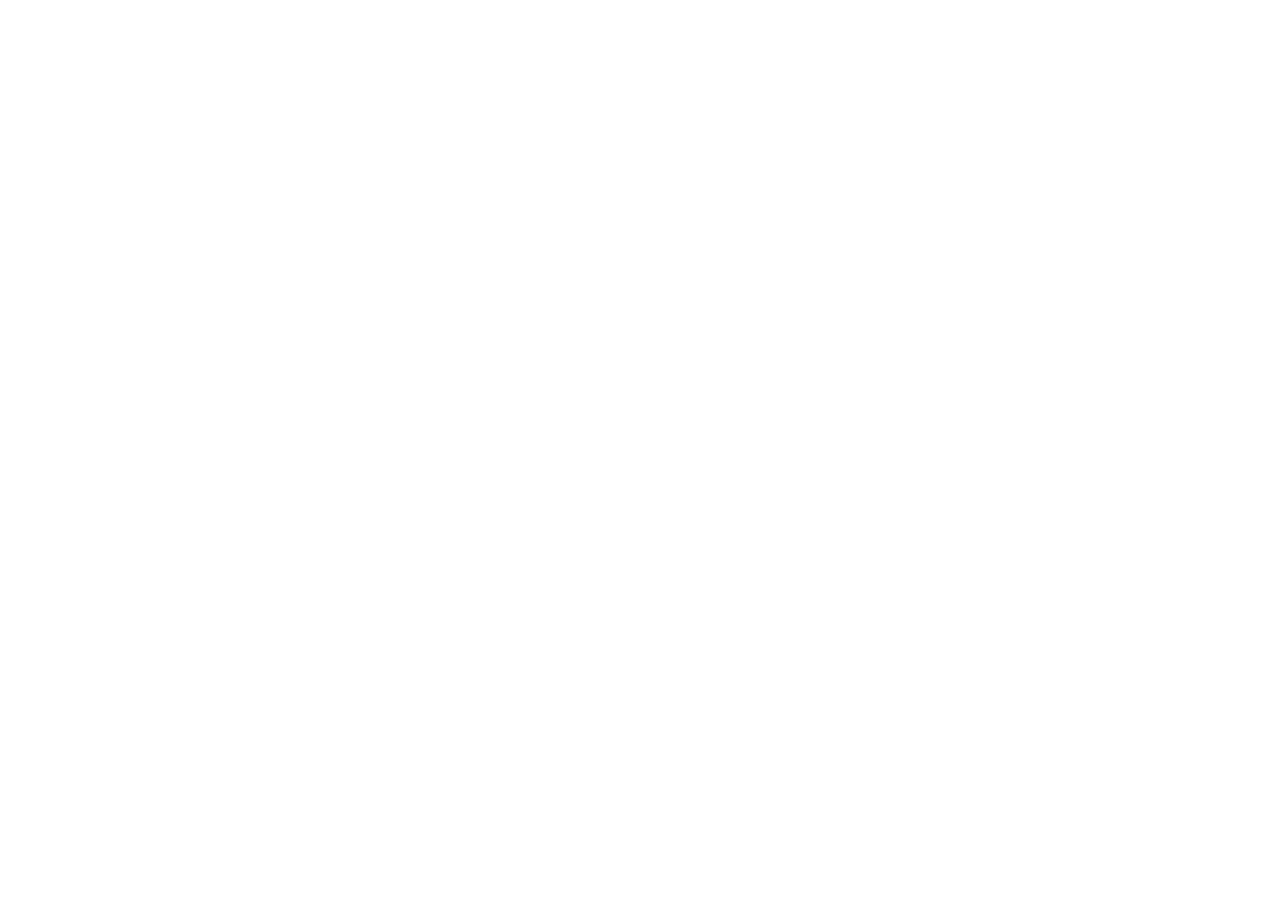
==== open-math-gen/index.html @ 7bd5c9e1 "Add initial static assets and KaTeX fonts Added favicon, icons, KaTeX font files, Tailwind CSS, and " ====
<!doctype html>
<html lang="en">
  <head>
    <meta charset="UTF-8" />
    <link rel="icon" type="image/svg+xml" href="/favicon.ico" />
    <meta name="viewport" content="width=device-width, initial-scale=1.0" />
    <title>Open Math Gen</title>
    <link href="https://fonts.googleapis.com/icon?family=Material+Icons" rel="stylesheet">
    <script type="module" crossorigin src="/assets/index-CGmplZIq.js"></script>
    <link rel="stylesheet" crossorigin href="/assets/index-BtX5pi6d.css">
  </head>
  <body>
    <div id="app"></div>
  </body>
</html>
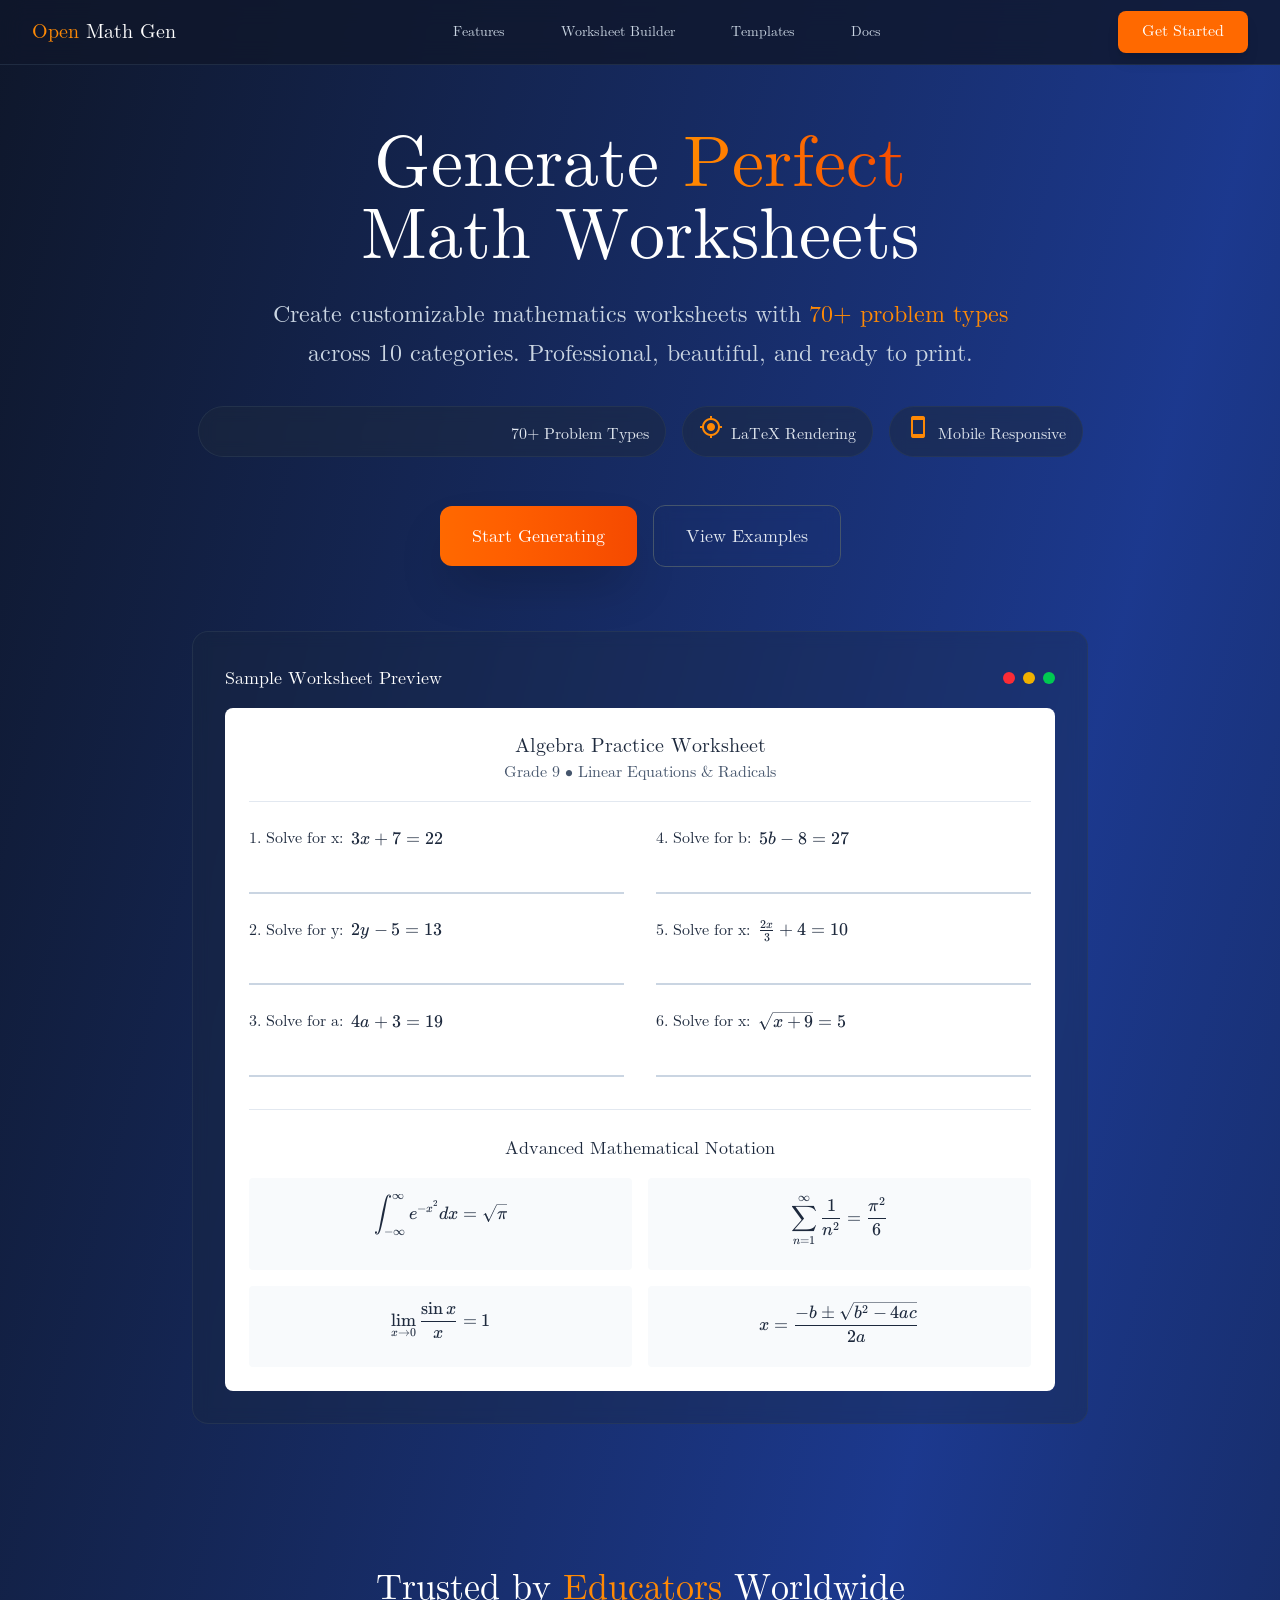
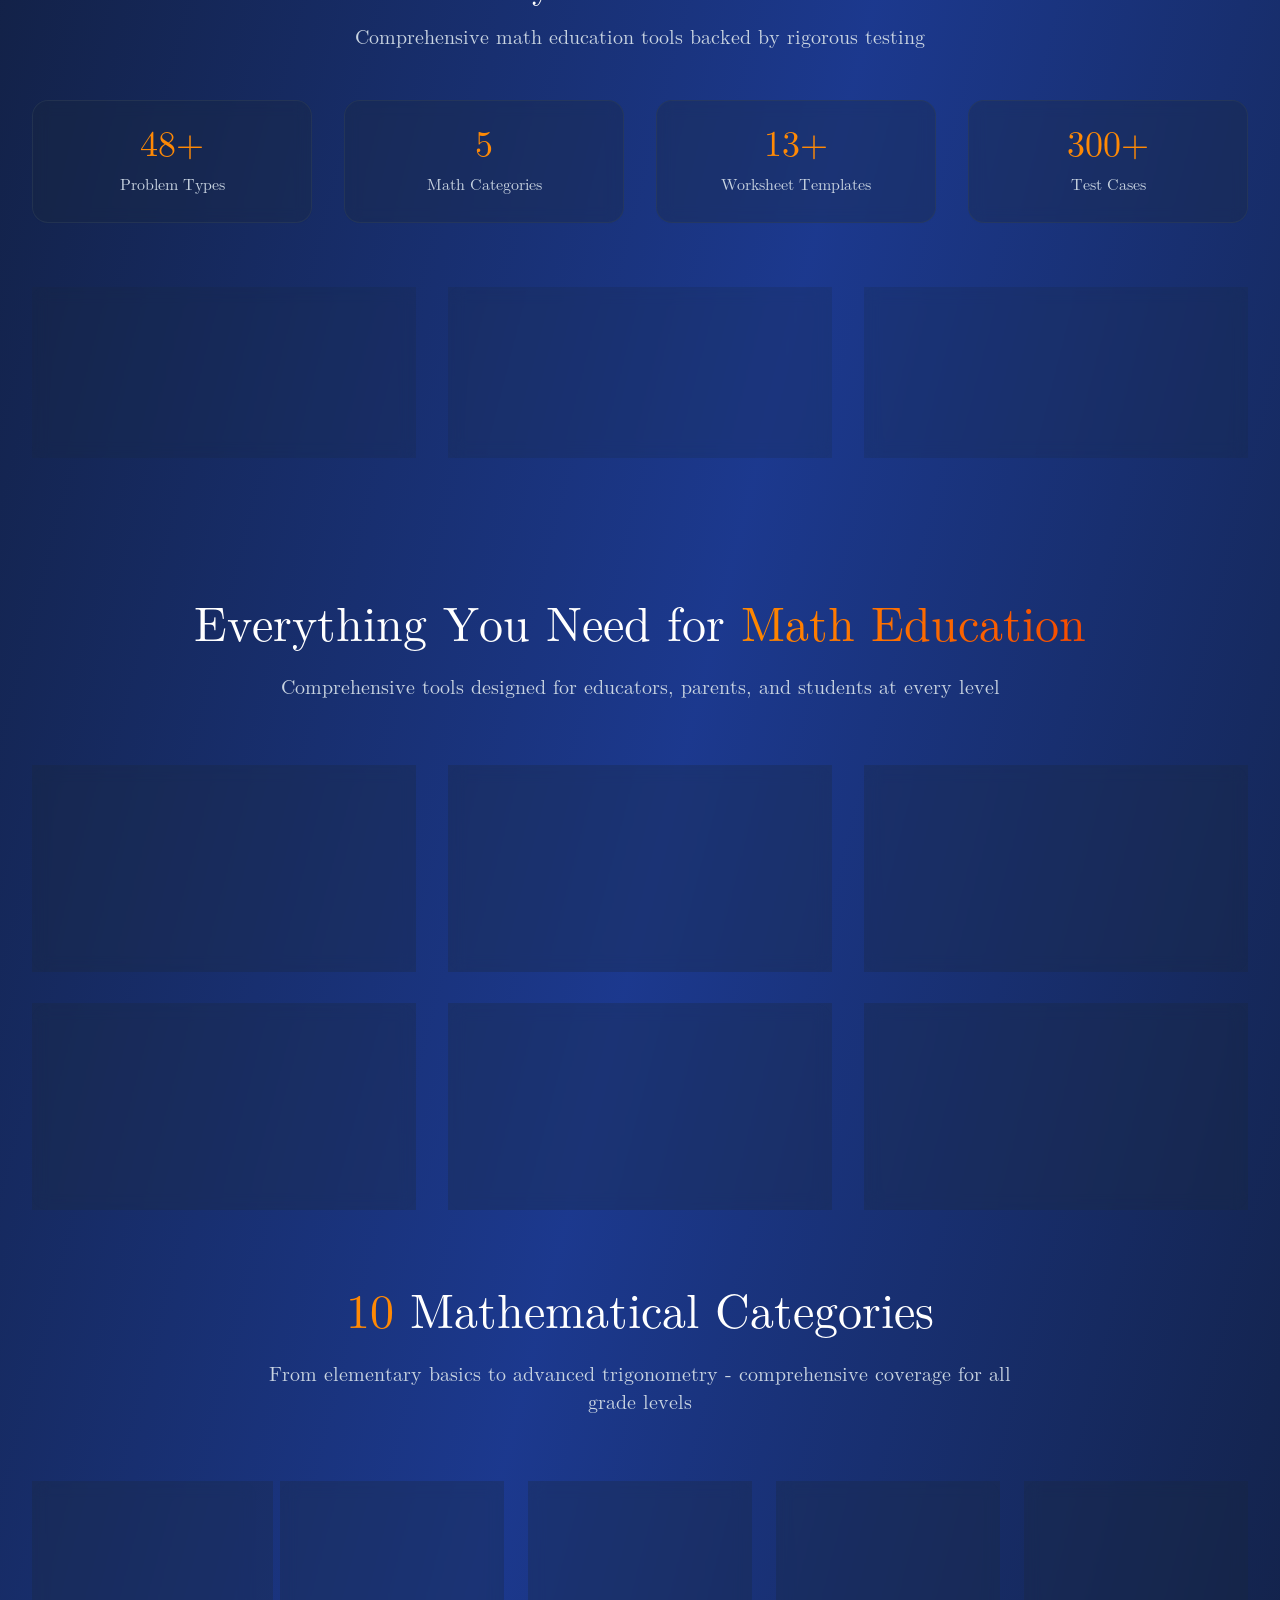
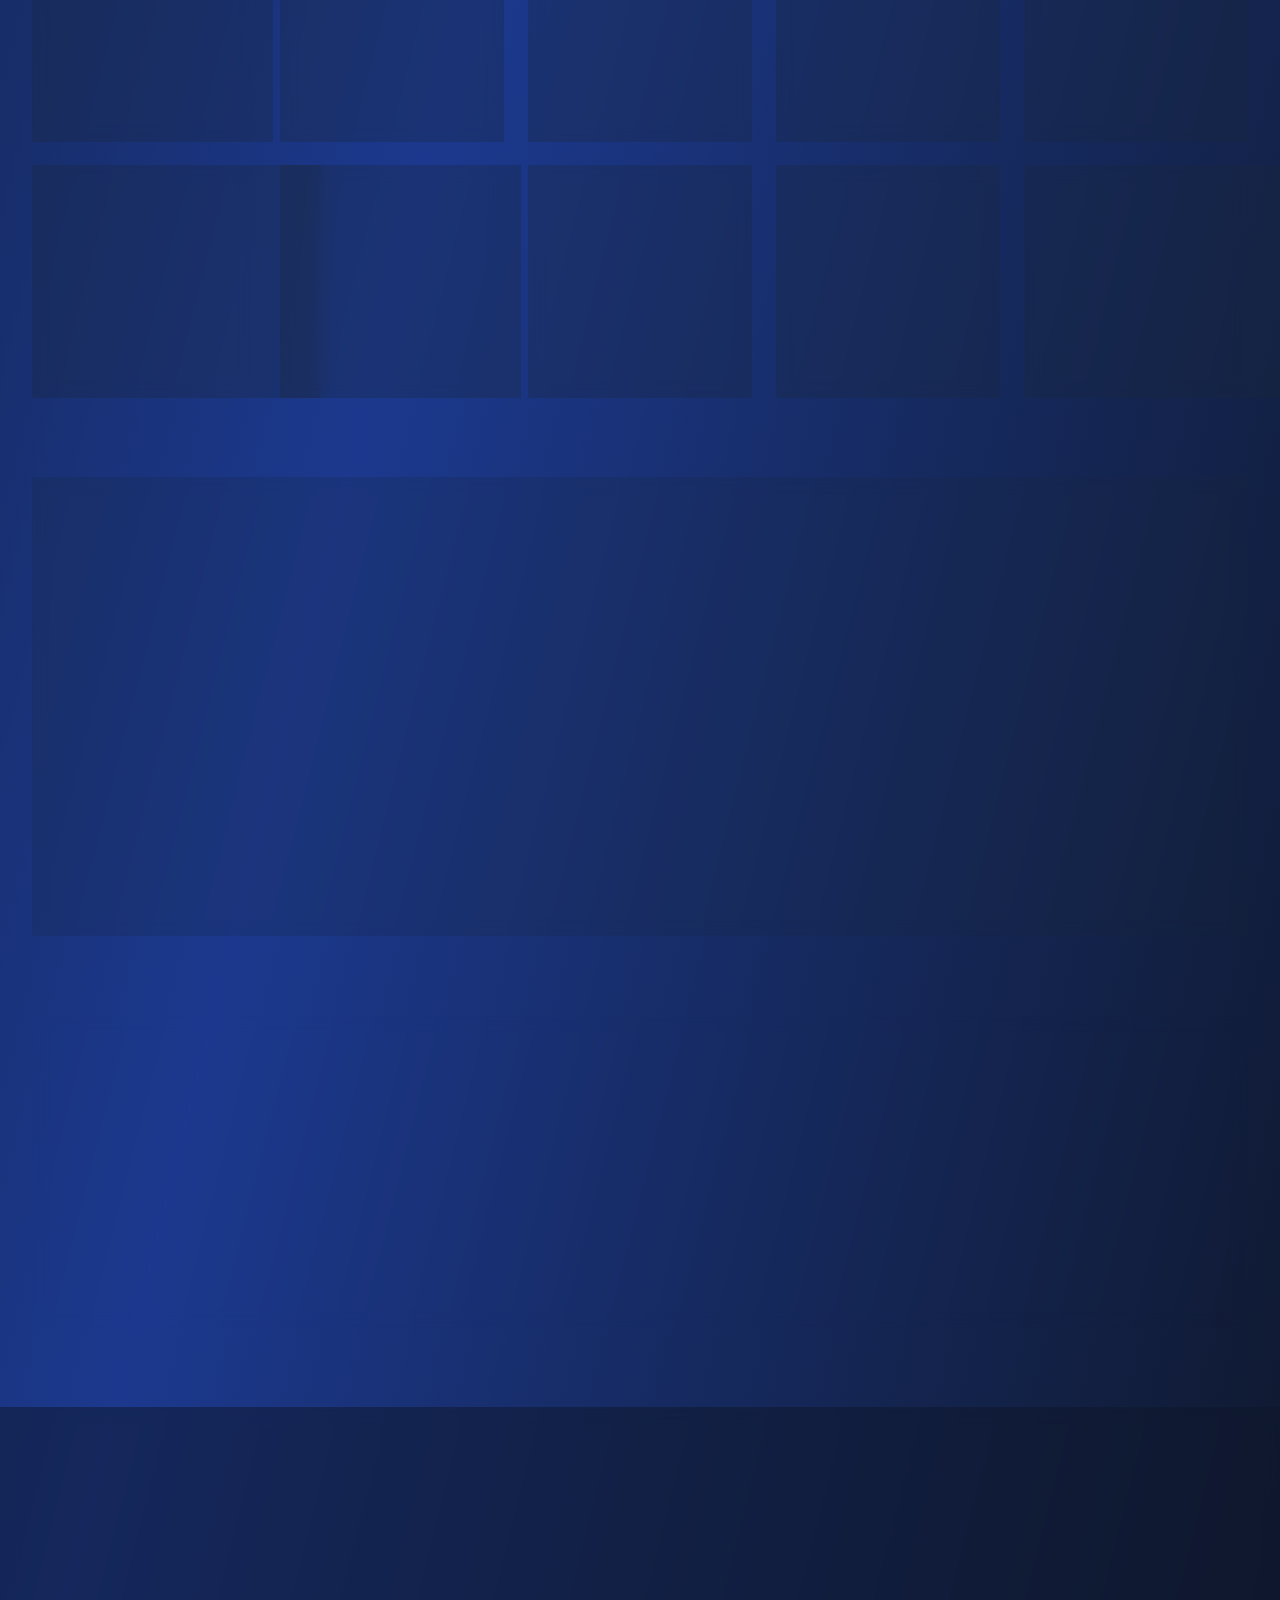
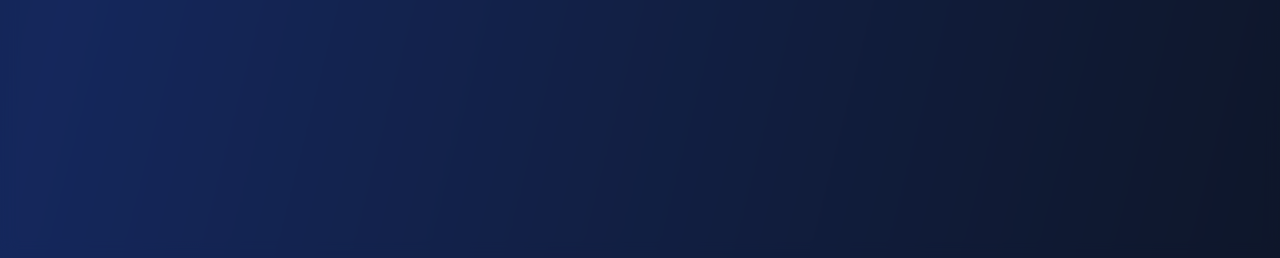
==== commit eb6de63c: "Add personal portfolio landing page Created index.html for a developer portfolio site featuring sect" ====
--- a/open-math-gen/index.html
+++ b/open-math-gen/index.html
@@ -2,12 +2,12 @@
 <html lang="en">
   <head>
     <meta charset="UTF-8" />
-    <link rel="icon" type="image/svg+xml" href="/favicon.ico" />
+    <link rel="icon" type="image/svg+xml" href="/open-math-gen/favicon.ico" />
     <meta name="viewport" content="width=device-width, initial-scale=1.0" />
     <title>Open Math Gen</title>
     <link href="https://fonts.googleapis.com/icon?family=Material+Icons" rel="stylesheet">
-    <script type="module" crossorigin src="/assets/index-CGmplZIq.js"></script>
-    <link rel="stylesheet" crossorigin href="/assets/index-BtX5pi6d.css">
+    <script type="module" crossorigin src="/open-math-gen/assets/index-Dqje3g8w.js"></script>
+    <link rel="stylesheet" crossorigin href="/open-math-gen/assets/index-BbdMCyB0.css">
   </head>
   <body>
     <div id="app"></div>
